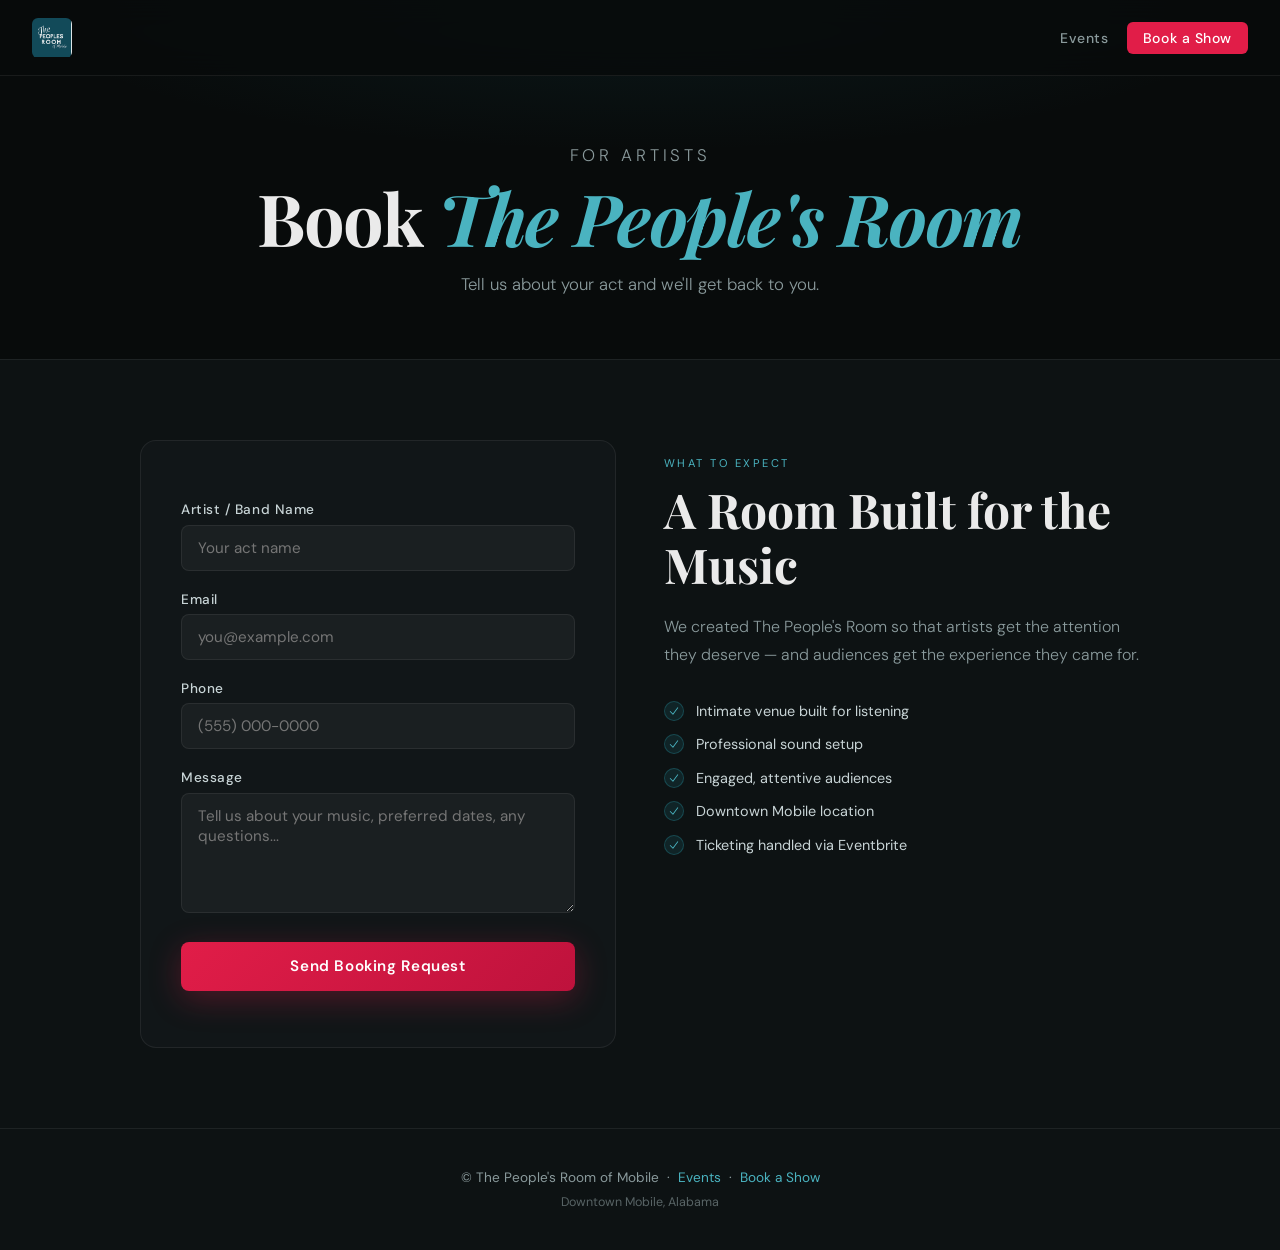
==== booking.html @ 31a0bf12 "People's Room Site v1" ====
<!DOCTYPE html>
<html lang="en">
<head>
  <meta charset="UTF-8" />
  <meta name="viewport" content="width=device-width, initial-scale=1.0"/>
  <link rel="stylesheet" href="styles.css">
  <title>Book The People's Room</title>
</head>
<body>

<nav>
  <a href="index.html" class="nav-logo">
    <img src="[data-uri]" alt="The People's Room of Mobile" class="nav-logo-img">
  </a>
  <ul class="nav-links">
    <li><a href="events.html">Events</a></li>
    <li><a href="booking.html" class="cta">Book a Show</a></li>
  </ul>
</nav>

<!-- PAGE HERO -->
<div class="page-hero">
  <p class="section-label">For Artists</p>
  <h1>Book <em>The People's Room</em></h1>
  <p>Tell us about your act and we'll get back to you.</p>
</div>

<!-- FORM + PERKS -->
<section class="booking-form-section">
  <div class="section-inner" style="display:grid;grid-template-columns:1fr 1fr;gap:3rem;align-items:start;">

    <div class="form-card reveal">
      <form id="bookingForm">
        <label>Artist / Band Name</label>
        <input type="text" name="artistName" required placeholder="Your act name" />

        <label>Email</label>
        <input type="email" name="email" required placeholder="you@example.com" />

        <label>Phone</label>
        <input type="tel" name="phone" placeholder="(555) 000-0000" />

        <label>Message</label>
        <textarea name="message" placeholder="Tell us about your music, preferred dates, any questions..."></textarea>

        <button type="submit">Send Booking Request</button>
        <div class="form-status" id="status"></div>
      </form>
    </div>

    <div class="reveal" style="padding-top:1rem;">
      <p class="section-label">What to Expect</p>
      <h2 class="section-title" style="margin-bottom:1.25rem;">A Room Built for the Music</h2>
      <p class="section-desc" style="margin-bottom:2rem;">We created The People's Room so that artists get the attention they deserve — and audiences get the experience they came for.</p>
      <ul class="booking-perks">
        <li>Intimate venue built for listening</li>
        <li>Professional sound setup</li>
        <li>Engaged, attentive audiences</li>
        <li>Downtown Mobile location</li>
        <li>Ticketing handled via Eventbrite</li>
      </ul>
    </div>

  </div>
</section>

<footer>
  <p>
    © The People's Room of Mobile &nbsp;·&nbsp;
    <a href="events.html">Events</a> &nbsp;·&nbsp;
    <a href="booking.html">Book a Show</a>
  </p>
  <p style="margin-top:0.5rem;font-size:0.78rem;opacity:0.6;">Downtown Mobile, Alabama</p>
</footer>

<script>
  const WORKER_URL = "https://peoplesroomshows.therealstevenmann.workers.dev";
  const form = document.getElementById("bookingForm");
  const status = document.getElementById("status");

  form.addEventListener("submit", async (e) => {
    e.preventDefault();
    status.textContent = "Sending…";
    status.className = "form-status";
    const payload = {
      artistName: form.artistName.value,
      email: form.email.value,
      phone: form.phone.value,
      message: form.message.value,
    };
    try {
      const res = await fetch(WORKER_URL, {
        method: "POST",
        headers: { "Content-Type": "application/json" },
        body: JSON.stringify(payload),
      });
      if (res.ok) {
        status.textContent = "Request sent! We'll be in touch soon.";
        status.className = "form-status success";
        form.reset();
      } else { throw new Error(); }
    } catch {
      status.textContent = "Something went wrong. Please try again later.";
      status.className = "form-status error";
    }
  });
</script>

<script>
  const reveals = document.querySelectorAll('.reveal');
  const io = new IntersectionObserver((entries) => {
    entries.forEach(e => {
      if (e.isIntersecting) { e.target.classList.add('visible'); io.unobserve(e.target); }
    });
  }, { threshold: 0.12 });
  reveals.forEach(el => io.observe(el));
</script>

</body>
</html>
---- styles.css ----
/* ============================================================
   THE PEOPLE'S ROOM OF MOBILE — Global Stylesheet
   ============================================================ */

@import url('https://fonts.googleapis.com/css2?family=Playfair+Display:ital,wght@0,400;0,700;1,400&family=DM+Sans:wght@300;400;500&display=swap');

/* ── TOKENS ── */
:root {
  --teal:       #1e6f7a;
  --teal-light: #4ab3c0;
  --red:        #e11d48;
  --red-dark:   #be123c;
  --bg:         #080b0b;
  --bg2:        #0d1213;
  --surface:    #111618;
  --border:     rgba(255,255,255,0.07);
  --text:       #eaeaea;
  --muted:      #8a9a9c;
}

/* ── RESET ── */
*, *::before, *::after { box-sizing: border-box; margin: 0; padding: 0; }
html  { scroll-behavior: smooth; }

body {
  font-family: 'DM Sans', sans-serif;
  background: var(--bg);
  color: var(--text);
  overflow-x: hidden;
}

/* ── NAV ── */
nav {
  position: fixed;
  top: 0; left: 0; right: 0;
  z-index: 100;
  display: flex;
  align-items: center;
  justify-content: space-between;
  padding: 1.1rem 2rem;
  background: rgba(8,11,11,0.85);
  backdrop-filter: blur(14px);
  border-bottom: 1px solid var(--border);
}

.nav-logo {
  display: flex;
  align-items: center;
  text-decoration: none;
}

.nav-logo-img {
  height: 40px;
  width: 40px;
  object-fit: contain;
  border-radius: 6px;
}

.nav-links {
  display: flex;
  gap: 0.25rem;
  list-style: none;
}

.nav-links a {
  color: var(--muted);
  text-decoration: none;
  font-size: 0.875rem;
  font-weight: 500;
  letter-spacing: 0.04em;
  padding: 0.45rem 0.9rem;
  border-radius: 6px;
  transition: color 0.2s, background 0.2s;
}

.nav-links a:hover,
.nav-links a.active {
  color: #fff;
  background: rgba(255,255,255,0.06);
}

.nav-links a.cta {
  background: var(--red);
  color: #fff;
  padding: 0.45rem 1rem;
}

.nav-links a.cta:hover {
  background: #ff2d55;
}

/* ── BUTTONS ── */
.btn-primary {
  display: inline-block;
  padding: 0.85rem 1.75rem;
  background: linear-gradient(135deg, var(--teal), #156070);
  color: #fff;
  text-decoration: none;
  border-radius: 8px;
  font-size: 0.925rem;
  font-weight: 500;
  letter-spacing: 0.04em;
  box-shadow: 0 8px 32px rgba(30,111,122,0.35);
  transition: all 0.25s ease;
}

.btn-primary:hover {
  transform: translateY(-3px);
  box-shadow: 0 16px 48px rgba(30,111,122,0.45);
}

.btn-ghost {
  display: inline-block;
  padding: 0.85rem 1.75rem;
  border: 1px solid rgba(255,255,255,0.18);
  color: var(--text);
  text-decoration: none;
  border-radius: 8px;
  font-size: 0.925rem;
  font-weight: 500;
  letter-spacing: 0.04em;
  transition: all 0.25s ease;
}

.btn-ghost:hover {
  background: rgba(255,255,255,0.06);
  border-color: rgba(255,255,255,0.3);
  transform: translateY(-3px);
}

.btn-red {
  display: inline-block;
  padding: 0.9rem 2rem;
  background: linear-gradient(135deg, var(--red), var(--red-dark));
  color: #fff;
  text-decoration: none;
  border-radius: 8px;
  font-size: 0.925rem;
  font-weight: 500;
  letter-spacing: 0.04em;
  box-shadow: 0 8px 32px rgba(225,29,72,0.3);
  transition: all 0.25s ease;
}

.btn-red:hover {
  transform: translateY(-3px);
  box-shadow: 0 16px 48px rgba(225,29,72,0.45);
}

/* ── SECTION SHARED ── */
section {
  padding: 5rem 1.5rem;
}

.section-inner {
  max-width: 1000px;
  margin: 0 auto;
}

.section-label {
  font-size: 0.7rem;
  letter-spacing: 0.22em;
  text-transform: uppercase;
  color: var(--teal-light);
  margin-bottom: 0.75rem;
}

.section-title {
  font-family: 'Playfair Display', serif;
  font-size: clamp(2rem, 4vw, 3rem);
  line-height: 1.15;
  margin-bottom: 1rem;
}

.section-desc {
  color: var(--muted);
  font-size: 1rem;
  line-height: 1.75;
  max-width: 520px;
  font-weight: 300;
}

/* ── HERO ── */
.hero {
  min-height: 100vh;
  display: flex;
  flex-direction: column;
  align-items: center;
  justify-content: center;
  text-align: center;
  padding: 6rem 1.5rem 4rem;
  position: relative;
  overflow: hidden;
}

.hero::before {
  content: '';
  position: absolute;
  inset: 0;
  background:
    radial-gradient(ellipse 80% 60% at 50% 0%, rgba(30,111,122,0.18) 0%, transparent 70%),
    radial-gradient(ellipse 50% 40% at 80% 80%, rgba(225,29,72,0.07) 0%, transparent 60%);
  pointer-events: none;
}

.hero::after {
  content: '';
  position: absolute;
  inset: 0;
  background-image: url("data:image/svg+xml,%3Csvg viewBox='0 0 200 200' xmlns='http://www.w3.org/2000/svg'%3E%3Cfilter id='n'%3E%3CfeTurbulence type='fractalNoise' baseFrequency='0.9' numOctaves='4' stitchTiles='stitch'/%3E%3C/filter%3E%3Crect width='100%25' height='100%25' filter='url(%23n)' opacity='0.035'/%3E%3C/svg%3E");
  background-size: 200px 200px;
  opacity: 0.4;
  pointer-events: none;
}

.hero-eyebrow {
  font-size: 0.7rem;
  font-weight: 500;
  letter-spacing: 0.25em;
  text-transform: uppercase;
  color: var(--teal-light);
  margin-bottom: 1.5rem;
  position: relative;
  display: flex;
  align-items: center;
  gap: 0.75rem;
  animation: fadeUp 0.8s ease both;
}

.hero-eyebrow::before,
.hero-eyebrow::after {
  content: '';
  display: inline-block;
  width: 32px;
  height: 1px;
  background: var(--teal-light);
  opacity: 0.5;
}

.hero h1 {
  font-family: 'Playfair Display', serif;
  font-size: clamp(3rem, 8vw, 6.5rem);
  line-height: 1.0;
  letter-spacing: -0.02em;
  font-weight: 700;
  position: relative;
  animation: fadeUp 0.8s 0.1s ease both;
}

.hero h1 em {
  font-style: italic;
  color: var(--teal-light);
}

.hero-sub {
  margin-top: 1.5rem;
  font-size: 1.1rem;
  color: var(--muted);
  max-width: 480px;
  line-height: 1.7;
  font-weight: 300;
  position: relative;
  animation: fadeUp 0.8s 0.2s ease both;
}

.hero-actions {
  margin-top: 2.5rem;
  display: flex;
  gap: 1rem;
  flex-wrap: wrap;
  justify-content: center;
  position: relative;
  animation: fadeUp 0.8s 0.3s ease both;
}

.scroll-hint {
  margin-top: 4rem;
  position: relative;
  display: flex;
  flex-direction: column;
  align-items: center;
  gap: 0.5rem;
  color: var(--muted);
  font-size: 0.75rem;
  letter-spacing: 0.1em;
  text-transform: uppercase;
  animation: fadeUp 0.8s 0.5s ease both;
}

.scroll-line {
  width: 1px;
  height: 48px;
  background: linear-gradient(to bottom, var(--muted), transparent);
  animation: scrollPulse 2s ease-in-out infinite;
}

/* ── PAGE HERO (inner pages) ── */
.page-hero {
  padding: 8rem 1.5rem 4rem;
  text-align: center;
  position: relative;
  overflow: hidden;
}

.page-hero::before {
  content: '';
  position: absolute;
  inset: 0;
  background: radial-gradient(ellipse 70% 60% at 50% 0%, rgba(30,111,122,0.14) 0%, transparent 70%);
  pointer-events: none;
}

.page-hero h1 {
  font-family: 'Playfair Display', serif;
  font-size: clamp(2.5rem, 6vw, 4.5rem);
  line-height: 1.1;
  letter-spacing: -0.02em;
}

.page-hero h1 em {
  font-style: italic;
  color: var(--teal-light);
}

.page-hero p {
  color: var(--muted);
  font-size: 1.05rem;
  margin-top: 1rem;
  font-weight: 300;
}

/* ── ABOUT STRIP ── */
.about-strip {
  background: var(--bg2);
  border-top: 1px solid var(--border);
  border-bottom: 1px solid var(--border);
  padding: 3rem 1.5rem;
  text-align: center;
}

.about-strip p {
  max-width: 680px;
  margin: 0 auto;
  font-size: 1.2rem;
  line-height: 1.8;
  color: #c8d4d6;
  font-weight: 300;
}

.about-strip strong {
  color: #fff;
  font-weight: 500;
}

/* ── PILLARS ── */
.pillars {
  background: var(--bg);
}

.pillars-grid {
  display: grid;
  grid-template-columns: repeat(auto-fit, minmax(220px, 1fr));
  gap: 1px;
  margin-top: 3rem;
  border: 1px solid var(--border);
  border-radius: 16px;
  overflow: hidden;
}

.pillar {
  padding: 2rem 1.75rem;
  background: var(--surface);
  transition: background 0.3s;
}

.pillar:hover {
  background: #161e20;
}

.pillar-icon {
  font-size: 1.75rem;
  margin-bottom: 1rem;
  display: block;
}

.pillar h3 {
  font-family: 'Playfair Display', serif;
  font-size: 1.1rem;
  margin-bottom: 0.5rem;
}

.pillar p {
  color: var(--muted);
  font-size: 0.9rem;
  line-height: 1.65;
  font-weight: 300;
}

/* ── EVENTS CTA STRIP ── */
.events-cta {
  background: var(--bg2);
  border-top: 1px solid var(--border);
  border-bottom: 1px solid var(--border);
}

.events-cta-inner {
  max-width: 1000px;
  margin: 0 auto;
  display: grid;
  grid-template-columns: 1fr auto;
  align-items: center;
  gap: 2rem;
}

.event-preview {
  display: flex;
  align-items: center;
  gap: 1.5rem;
  background: var(--surface);
  border: 1px solid var(--border);
  border-radius: 12px;
  padding: 1.5rem;
  margin-top: 1.5rem;
  transition: border-color 0.3s;
  text-decoration: none;
  color: inherit;
}

.event-preview:hover {
  border-color: rgba(30,111,122,0.4);
}

.event-dot {
  width: 10px;
  height: 10px;
  border-radius: 50%;
  background: var(--red);
  flex-shrink: 0;
  box-shadow: 0 0 12px rgba(225,29,72,0.6);
  animation: pulse 2s ease-in-out infinite;
}

.event-info p {
  font-size: 0.8rem;
  color: var(--muted);
  letter-spacing: 0.06em;
  text-transform: uppercase;
}

.event-info strong {
  font-size: 1rem;
  font-family: 'Playfair Display', serif;
  font-weight: 400;
}

/* ── CALENDAR ── */
.calendar-wrapper {
  position: relative;
  width: 100%;
  padding-bottom: 85%;
  height: 0;
  overflow: hidden;
  border-radius: 18px;
  background: radial-gradient(circle at top, #111, #000);
  border: 1px solid var(--border);
  box-shadow:
    inset 0 0 40px rgba(0,0,0,0.5),
    0 30px 70px rgba(0,0,0,0.7);
}

.calendar-wrapper iframe {
  position: absolute;
  width: 100%;
  height: 100%;
  border: none;
}

.calendar-note {
  margin-top: 1rem;
  text-align: center;
  color: var(--muted);
  font-size: 0.9rem;
  font-style: italic;
}

/* ── BOOKING CARD ── */
.booking-callout {
  background: var(--bg);
}

.booking-card {
  background: linear-gradient(135deg, #0d1f22, #0a1516);
  border: 1px solid rgba(30,111,122,0.3);
  border-radius: 20px;
  padding: 3rem 2.5rem;
  display: grid;
  grid-template-columns: 1fr 1fr;
  gap: 3rem;
  align-items: center;
}

.booking-card h2 {
  font-family: 'Playfair Display', serif;
  font-size: clamp(1.75rem, 3vw, 2.5rem);
  line-height: 1.2;
  margin-bottom: 1rem;
}

.booking-card p {
  color: var(--muted);
  font-size: 0.95rem;
  line-height: 1.75;
  font-weight: 300;
  margin-bottom: 1.75rem;
}

.booking-perks {
  list-style: none;
  display: flex;
  flex-direction: column;
  gap: 0.85rem;
}

.booking-perks li {
  display: flex;
  align-items: center;
  gap: 0.75rem;
  font-size: 0.9rem;
  color: #c8d4d6;
}

.booking-perks li::before {
  content: '';
  display: inline-block;
  width: 20px;
  height: 20px;
  border-radius: 50%;
  background: rgba(30,111,122,0.2);
  border: 1px solid rgba(30,111,122,0.5);
  flex-shrink: 0;
  background-image: url("data:image/svg+xml,%3Csvg xmlns='http://www.w3.org/2000/svg' viewBox='0 0 20 20' fill='%234ab3c0'%3E%3Cpath fill-rule='evenodd' d='M16.704 4.153a.75.75 0 0 1 .143 1.052l-8 10.5a.75.75 0 0 1-1.127.075l-4.5-4.5a.75.75 0 0 1 1.06-1.06l3.894 3.893 7.48-9.817a.75.75 0 0 1 1.05-.143Z' clip-rule='evenodd' /%3E%3C/svg%3E");
  background-repeat: no-repeat;
  background-position: center;
  background-size: 12px;
}

/* ── BOOKING FORM ── */
.booking-form-section {
  background: var(--bg2);
  border-top: 1px solid var(--border);
}

.form-card {
  background: var(--surface);
  border: 1px solid var(--border);
  border-radius: 16px;
  padding: 2.5rem;
  max-width: 560px;
}

.form-card label {
  display: block;
  margin: 1.25rem 0 0.4rem;
  font-size: 0.85rem;
  font-weight: 500;
  letter-spacing: 0.04em;
  color: #c8d4d6;
}

.form-card input,
.form-card textarea {
  width: 100%;
  padding: 0.75rem 1rem;
  border-radius: 8px;
  border: 1px solid var(--border);
  background: rgba(255,255,255,0.04);
  color: var(--text);
  font-family: 'DM Sans', sans-serif;
  font-size: 0.95rem;
  transition: border-color 0.2s;
}

.form-card input:focus,
.form-card textarea:focus {
  outline: none;
  border-color: var(--teal-light);
}

.form-card textarea {
  min-height: 120px;
  resize: vertical;
}

.form-card button[type="submit"] {
  margin-top: 1.5rem;
  width: 100%;
  padding: 0.9rem;
  background: linear-gradient(135deg, var(--red), var(--red-dark));
  border: none;
  border-radius: 8px;
  font-family: 'DM Sans', sans-serif;
  font-size: 0.95rem;
  font-weight: 600;
  color: #fff;
  cursor: pointer;
  letter-spacing: 0.04em;
  box-shadow: 0 8px 32px rgba(225,29,72,0.3);
  transition: all 0.25s ease;
}

.form-card button[type="submit"]:hover {
  transform: translateY(-2px);
  box-shadow: 0 14px 40px rgba(225,29,72,0.45);
}

.form-status {
  margin-top: 1rem;
  font-size: 0.875rem;
  color: var(--muted);
}

.form-status.success { color: #4caf50; }
.form-status.error   { color: #ff6b6b; }

/* ── FOOTER ── */
footer {
  background: var(--bg2);
  border-top: 1px solid var(--border);
  padding: 2.5rem 1.5rem;
  text-align: center;
}

footer p {
  color: var(--muted);
  font-size: 0.85rem;
}

footer a {
  color: var(--teal-light);
  text-decoration: none;
}

footer a:hover {
  text-decoration: underline;
}

/* ── ANIMATIONS ── */
@keyframes fadeUp {
  from { opacity: 0; transform: translateY(24px); }
  to   { opacity: 1; transform: translateY(0); }
}

@keyframes scrollPulse {
  0%, 100% { opacity: 0.4; transform: scaleY(1); }
  50%       { opacity: 1;   transform: scaleY(1.1); }
}

@keyframes pulse {
  0%, 100% { box-shadow: 0 0 8px  rgba(225,29,72,0.5); }
  50%       { box-shadow: 0 0 20px rgba(225,29,72,0.9); }
}

.reveal {
  opacity: 0;
  transform: translateY(30px);
  transition: opacity 0.7s ease, transform 0.7s ease;
}

.reveal.visible {
  opacity: 1;
  transform: translateY(0);
}

/* ── RESPONSIVE ── */
@media (max-width: 680px) {
  .booking-card      { grid-template-columns: 1fr; gap: 2rem; }
  .events-cta-inner  { grid-template-columns: 1fr; }
  nav                { padding: 1rem 1.25rem; }
}
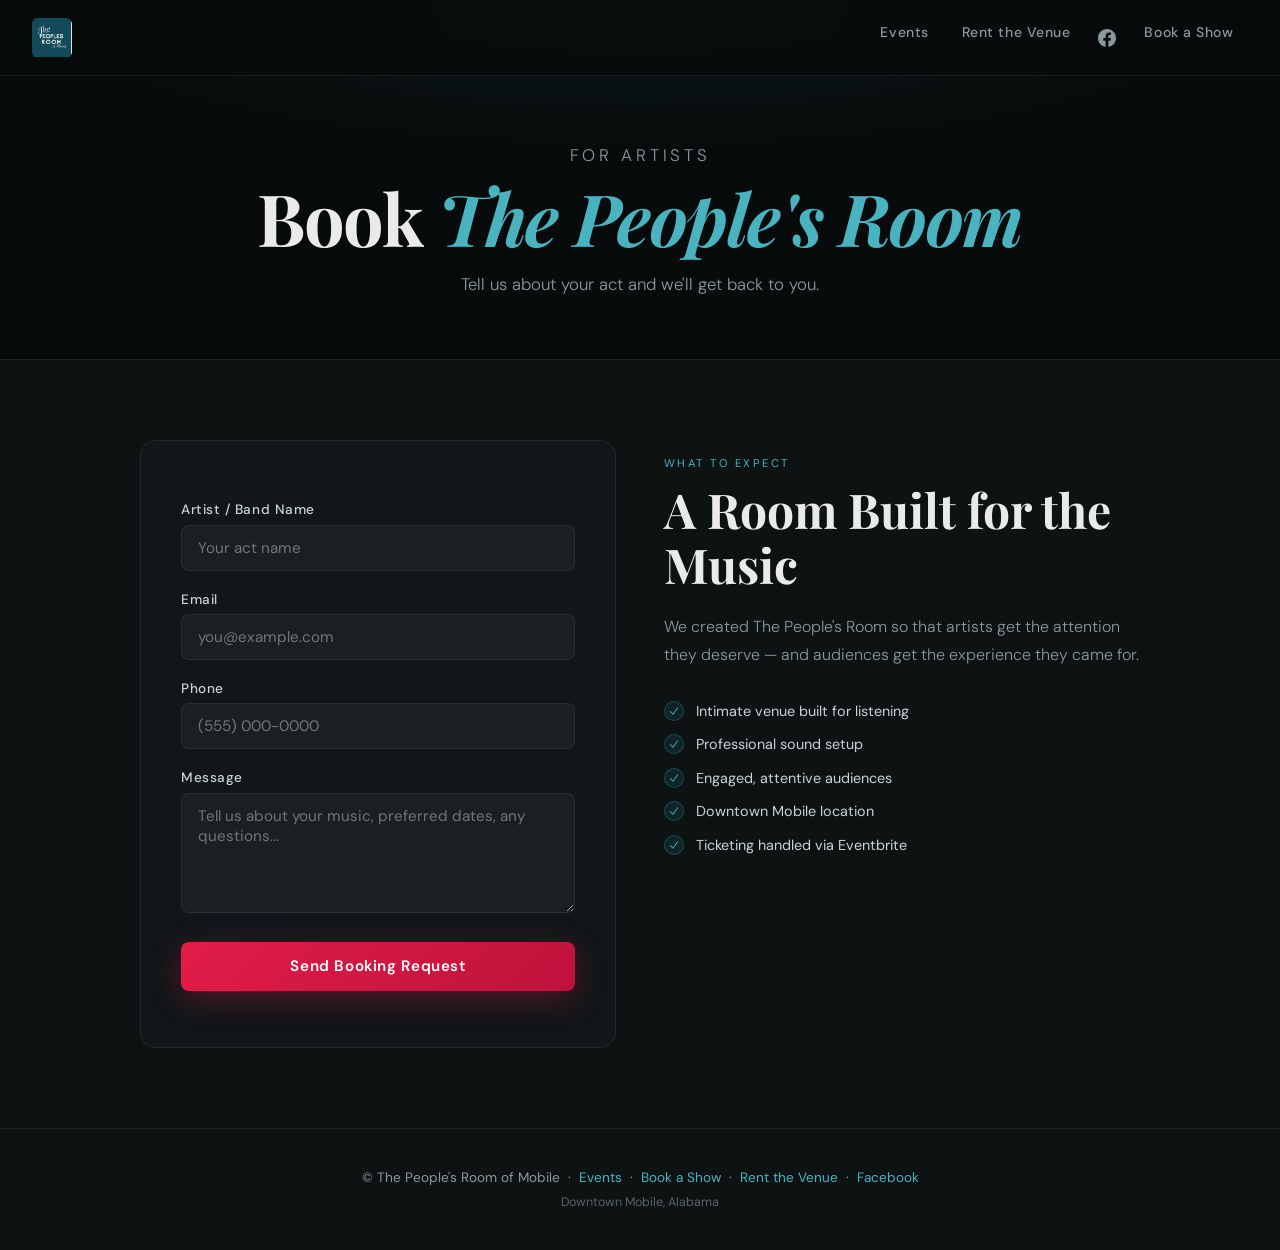
==== commit 961284ab: "Updates" ====
--- a/booking.html
+++ b/booking.html
@@ -14,6 +14,8 @@
   </a>
   <ul class="nav-links">
     <li><a href="events.html">Events</a></li>
+    <li><a href="venue.html">Rent the Venue</a></li>
+    <li><a href="https://www.facebook.com/ThePeoplesRoomMobile" target="_blank" rel="noopener" aria-label="Facebook" class="icon-link"><svg xmlns="http://www.w3.org/2000/svg" width="18" height="18" viewBox="0 0 24 24" fill="currentColor" style="display:block;"><path d="M24 12.073C24 5.405 18.627 0 12 0S0 5.405 0 12.073C0 18.1 4.388 23.094 10.125 24v-8.437H7.078v-3.49h3.047V9.41c0-3.025 1.792-4.697 4.533-4.697 1.312 0 2.686.235 2.686.235v2.97h-1.513c-1.491 0-1.956.93-1.956 1.886v2.268h3.328l-.532 3.49h-2.796V24C19.612 23.094 24 18.1 24 12.073z"/></svg></a></li>
     <li><a href="booking.html" class="cta">Book a Show</a></li>
   </ul>
 </nav>
@@ -68,7 +70,9 @@
   <p>
     © The People's Room of Mobile &nbsp;·&nbsp;
     <a href="events.html">Events</a> &nbsp;·&nbsp;
-    <a href="booking.html">Book a Show</a>
+    <a href="booking.html">Book a Show</a> &nbsp;·&nbsp;
+    <a href="venue.html">Rent the Venue</a> &nbsp;·&nbsp;
+    <a href="https://www.facebook.com/ThePeoplesRoomMobile" target="_blank" rel="noopener">Facebook</a>
   </p>
   <p style="margin-top:0.5rem;font-size:0.78rem;opacity:0.6;">Downtown Mobile, Alabama</p>
 </footer>
--- a/styles.css
+++ b/styles.css
@@ -79,7 +79,19 @@
   background: rgba(255,255,255,0.06);
 }
 
-.nav-links a.cta {
+.nav-links a.icon-link {
+  display: flex;
+  align-items: center;
+  padding: 0.45rem 0.6rem;
+  color: var(--muted);
+}
+
+.nav-links a.icon-link:hover {
+  color: #fff;
+  background: rgba(255,255,255,0.06);
+}
+
+
   background: var(--red);
   color: #fff;
   padding: 0.45rem 1rem;
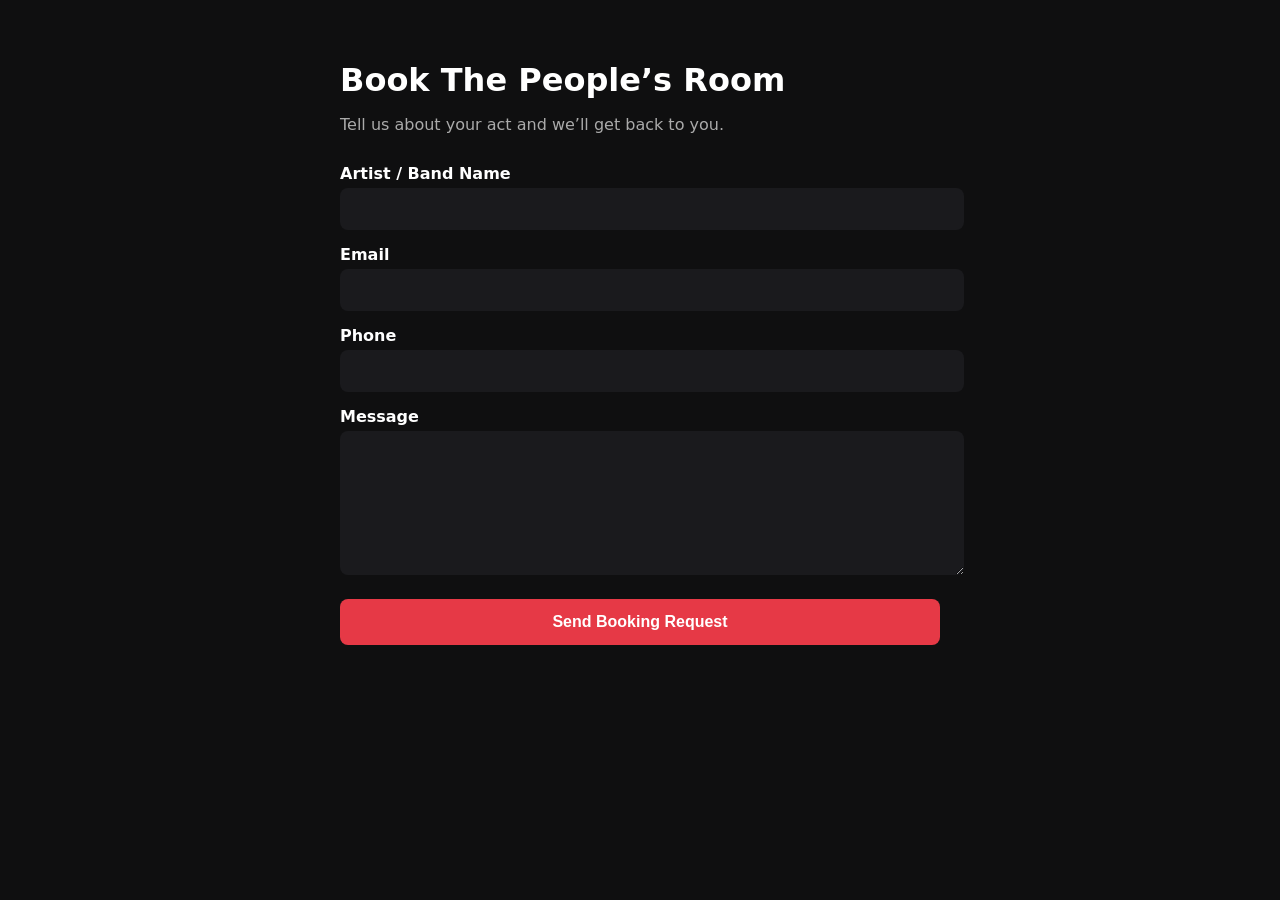
==== commit eafbd87c: "updated logo" ====
--- a/booking.html
+++ b/booking.html
@@ -2,123 +2,144 @@
 <html lang="en">
 <head>
   <meta charset="UTF-8" />
-  <meta name="viewport" content="width=device-width, initial-scale=1.0"/>
-  <link rel="stylesheet" href="styles.css">
-  <title>Book The People's Room</title>
+  <title>Book The People’s Room</title>
+  <meta name="viewport" content="width=device-width, initial-scale=1.0" />
+
+  <style>
+    body {
+      font-family: system-ui, -apple-system, Segoe UI, Roboto, sans-serif;
+      background: #0f0f10;
+      color: #fff;
+      margin: 0;
+      padding: 40px 20px;
+    }
+
+    .container {
+      max-width: 600px;
+      margin: auto;
+    }
+
+    h1 {
+      margin-bottom: 10px;
+    }
+
+    p {
+      color: #aaa;
+      margin-bottom: 30px;
+    }
+
+    label {
+      display: block;
+      margin: 15px 0 5px;
+      font-weight: 600;
+    }
+
+    input, textarea {
+      width: 100%;
+      padding: 12px;
+      border-radius: 8px;
+      border: none;
+      background: #1a1a1d;
+      color: #fff;
+      font-size: 16px;
+    }
+
+    textarea {
+      min-height: 120px;
+      resize: vertical;
+    }
+
+    button {
+      margin-top: 20px;
+      width: 100%;
+      padding: 14px;
+      background: #e63946;
+      border: none;
+      border-radius: 8px;
+      font-size: 16px;
+      font-weight: 700;
+      color: #fff;
+      cursor: pointer;
+    }
+
+    button:hover {
+      background: #ff4d5d;
+    }
+
+    .status {
+      margin-top: 15px;
+      font-size: 14px;
+      color: #bbb;
+    }
+
+    .success { color: #4caf50; }
+    .error { color: #ff6b6b; }
+  </style>
 </head>
 <body>
+  <div class="container">
+    <h1>Book The People’s Room</h1>
+    <p>Tell us about your act and we’ll get back to you.</p>
 
-<nav>
-  <a href="index.html" class="nav-logo">
-    <img src="[data-uri]" alt="The People's Room of Mobile" class="nav-logo-img">
-  </a>
-  <ul class="nav-links">
-    <li><a href="events.html">Events</a></li>
-    <li><a href="venue.html">Rent the Venue</a></li>
-    <li><a href="https://www.facebook.com/ThePeoplesRoomMobile" target="_blank" rel="noopener" aria-label="Facebook" class="icon-link"><svg xmlns="http://www.w3.org/2000/svg" width="18" height="18" viewBox="0 0 24 24" fill="currentColor" style="display:block;"><path d="M24 12.073C24 5.405 18.627 0 12 0S0 5.405 0 12.073C0 18.1 4.388 23.094 10.125 24v-8.437H7.078v-3.49h3.047V9.41c0-3.025 1.792-4.697 4.533-4.697 1.312 0 2.686.235 2.686.235v2.97h-1.513c-1.491 0-1.956.93-1.956 1.886v2.268h3.328l-.532 3.49h-2.796V24C19.612 23.094 24 18.1 24 12.073z"/></svg></a></li>
-    <li><a href="booking.html" class="cta">Book a Show</a></li>
-  </ul>
-</nav>
+    <form id="bookingForm">
+      <label>Artist / Band Name</label>
+      <input type="text" name="artistName" required />
 
-<!-- PAGE HERO -->
-<div class="page-hero">
-  <p class="section-label">For Artists</p>
-  <h1>Book <em>The People's Room</em></h1>
-  <p>Tell us about your act and we'll get back to you.</p>
-</div>
+      <label>Email</label>
+      <input type="email" name="email" required />
 
-<!-- FORM + PERKS -->
-<section class="booking-form-section">
-  <div class="section-inner" style="display:grid;grid-template-columns:1fr 1fr;gap:3rem;align-items:start;">
+      <label>Phone</label>
+      <input type="tel" name="phone" />
 
-    <div class="form-card reveal">
-      <form id="bookingForm">
-        <label>Artist / Band Name</label>
-        <input type="text" name="artistName" required placeholder="Your act name" />
+      <label>Message</label>
+      <textarea name="message"></textarea>
 
-        <label>Email</label>
-        <input type="email" name="email" required placeholder="you@example.com" />
+      <button type="submit">Send Booking Request</button>
+      <div class="status" id="status"></div>
+    </form>
+  </div>
 
-        <label>Phone</label>
-        <input type="tel" name="phone" placeholder="(555) 000-0000" />
+  <script>
+    const WORKER_URL =
+      "https://peoplesroomshows.therealstevenmann.workers.dev";
 
-        <label>Message</label>
-        <textarea name="message" placeholder="Tell us about your music, preferred dates, any questions..."></textarea>
+    const form = document.getElementById("bookingForm");
+    const status = document.getElementById("status");
 
-        <button type="submit">Send Booking Request</button>
-        <div class="form-status" id="status"></div>
-      </form>
-    </div>
+    form.addEventListener("submit", async (e) => {
+      e.preventDefault();
+      status.textContent = "Sending…";
+      status.className = "status";
 
-    <div class="reveal" style="padding-top:1rem;">
-      <p class="section-label">What to Expect</p>
-      <h2 class="section-title" style="margin-bottom:1.25rem;">A Room Built for the Music</h2>
-      <p class="section-desc" style="margin-bottom:2rem;">We created The People's Room so that artists get the attention they deserve — and audiences get the experience they came for.</p>
-      <ul class="booking-perks">
-        <li>Intimate venue built for listening</li>
-        <li>Professional sound setup</li>
-        <li>Engaged, attentive audiences</li>
-        <li>Downtown Mobile location</li>
-        <li>Ticketing handled via Eventbrite</li>
-      </ul>
-    </div>
+      const formData = new FormData(form);
 
-  </div>
-</section>
+      const payload = {
+        artistName: formData.get("artistName"),
+        email: formData.get("email"),
+        phone: formData.get("phone"),
+        message: formData.get("message"),
+      };
 
-<footer>
-  <p>
-    © The People's Room of Mobile &nbsp;·&nbsp;
-    <a href="events.html">Events</a> &nbsp;·&nbsp;
-    <a href="booking.html">Book a Show</a> &nbsp;·&nbsp;
-    <a href="venue.html">Rent the Venue</a> &nbsp;·&nbsp;
-    <a href="https://www.facebook.com/ThePeoplesRoomMobile" target="_blank" rel="noopener">Facebook</a>
-  </p>
-  <p style="margin-top:0.5rem;font-size:0.78rem;opacity:0.6;">Downtown Mobile, Alabama</p>
-</footer>
+      try {
+        const res = await fetch(WORKER_URL, {
+          method: "POST",
+          headers: { "Content-Type": "application/json" },
+          body: JSON.stringify(payload),
+        });
 
-<script>
-  const WORKER_URL = "https://peoplesroomshows.therealstevenmann.workers.dev";
-  const form = document.getElementById("bookingForm");
-  const status = document.getElementById("status");
-
-  form.addEventListener("submit", async (e) => {
-    e.preventDefault();
-    status.textContent = "Sending…";
-    status.className = "form-status";
-    const payload = {
-      artistName: form.artistName.value,
-      email: form.email.value,
-      phone: form.phone.value,
-      message: form.message.value,
-    };
-    try {
-      const res = await fetch(WORKER_URL, {
-        method: "POST",
-        headers: { "Content-Type": "application/json" },
-        body: JSON.stringify(payload),
-      });
-      if (res.ok) {
-        status.textContent = "Request sent! We'll be in touch soon.";
-        status.className = "form-status success";
-        form.reset();
-      } else { throw new Error(); }
-    } catch {
-      status.textContent = "Something went wrong. Please try again later.";
-      status.className = "form-status error";
-    }
-  });
-</script>
-
-<script>
-  const reveals = document.querySelectorAll('.reveal');
-  const io = new IntersectionObserver((entries) => {
-    entries.forEach(e => {
-      if (e.isIntersecting) { e.target.classList.add('visible'); io.unobserve(e.target); }
+        if (res.ok) {
+          status.textContent = "Request sent! We’ll be in touch soon.";
+          status.className = "status success";
+          form.reset();
+        } else {
+          throw new Error("Server error");
+        }
+      } catch (err) {
+        status.textContent =
+          "Something went wrong. Please try again later.";
+        status.className = "status error";
+      }
     });
-  }, { threshold: 0.12 });
-  reveals.forEach(el => io.observe(el));
-</script>
-
+  </script>
 </body>
-</html>+</html>
